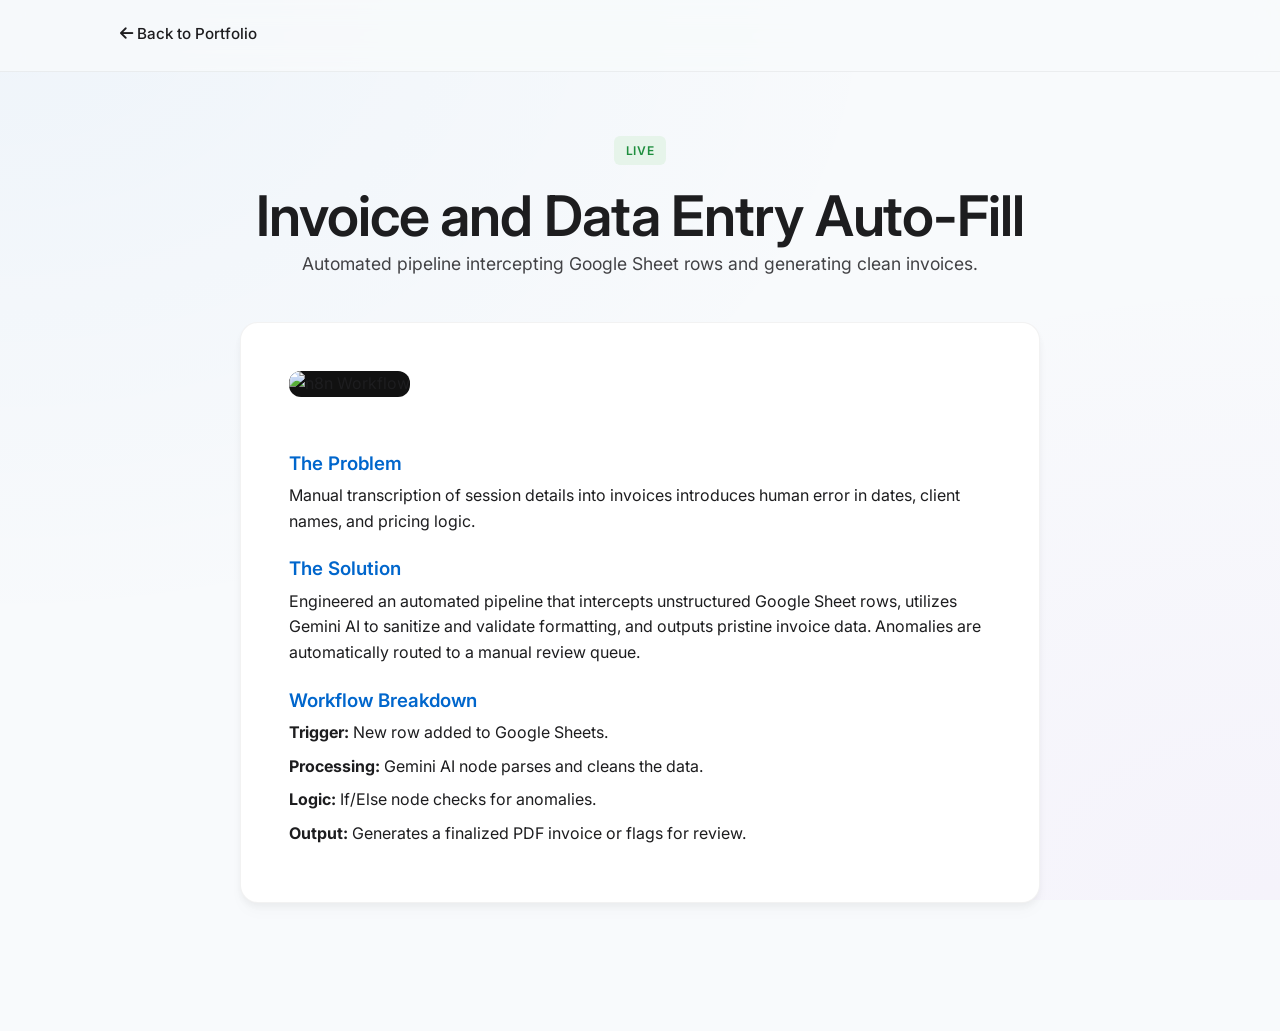
==== project-dashboard.html @ e4607077 "portfolio update 2026" ====
<!DOCTYPE html>
<html lang="en">
<head>
    <meta charset="UTF-8" />
    <meta name="viewport" content="width=device-width, initial-scale=1" />
    <title>Project Details | Rhyah Austrie Reyes</title>
    <link rel="preconnect" href="https://fonts.googleapis.com" />
    <link rel="preconnect" href="https://fonts.gstatic.com" crossorigin />
    <link href="https://fonts.googleapis.com/css2?family=Inter:wght@400;500;600;700&display=swap" rel="stylesheet" />
    <link rel="stylesheet" href="https://cdnjs.cloudflare.com/ajax/libs/font-awesome/6.4.0/css/all.min.css">
    <link rel="stylesheet" href="style.css" />
    <style>
        .project-header { text-align: center; margin: 4rem 0 2rem; }
        .project-content { 
            background: var(--clr-bg-alt); 
            padding: 3rem; 
            border-radius: 18px; 
            box-shadow: var(--shadow); 
            margin-bottom: 4rem; 
            border: 1px solid rgba(0,0,0,0.05);
        }
        .project-content h3 { margin-top: 1.5rem; margin-bottom: 0.5rem; color: var(--clr-primary); }
        .workflow-list li { margin-bottom: 0.5rem; }
    </style>
</head>
<body class="light">
    <header class="header">
        <div class="header__inner">
            <div class="social-links">
                <a href="index.html" class="link link--nav"><i class="fas fa-arrow-left"></i> Back to Portfolio</a>
            </div>
        </div>
    </header>

    <main style="max-width: 800px;">
        <div class="project-header">
            <span class="badge badge--live">LIVE</span>
            <h1>Invoice and Data Entry Auto-Fill</h1>
            <p class="subhead">Automated pipeline intercepting Google Sheet rows and generating clean invoices.</p>
        </div>

        <div class="project-content">
            <!-- Dito mo ilalagay yung screenshot mula sa n8n -->
            <img src="assets/project1-demo.png" alt="n8n Workflow" style="width: 100%; border-radius: 12px; margin-bottom: 2rem; background: #111;">
            
            <h3>The Problem</h3>
            <p>Manual transcription of session details into invoices introduces human error in dates, client names, and pricing logic.</p>
            
            <h3>The Solution</h3>
            <p>Engineered an automated pipeline that intercepts unstructured Google Sheet rows, utilizes Gemini AI to sanitize and validate formatting, and outputs pristine invoice data. Anomalies are automatically routed to a manual review queue.</p>
            
            <h3>Workflow Breakdown</h3>
            <ul class="workflow-list">
                <li><strong>Trigger:</strong> New row added to Google Sheets.</li>
                <li><strong>Processing:</strong> Gemini AI node parses and cleans the data.</li>
                <li><strong>Logic:</strong> If/Else node checks for anomalies.</li>
                <li><strong>Output:</strong> Generates a finalized PDF invoice or flags for review.</li>
            </ul>
        </div>
    </main>
</body>
</html>
---- style.css ----
* {
    padding: 0;
    margin: 0;
    border: 0;
    outline: 0;
    box-sizing: border-box;
}

html {
    scroll-behavior: smooth;
}

body {
    font-family: "Inter", -apple-system, BlinkMacSystemFont, "Helvetica Neue", sans-serif;
    line-height: 1.6;
    color: #1d1d1f; 
    background-color: #f8fafc;
    background-image: 
        radial-gradient(at 0% 0%, rgba(0, 102, 204, 0.04) 0px, transparent 50%),
        radial-gradient(at 100% 100%, rgba(169, 69, 227, 0.04) 0px, transparent 50%);
    background-attachment: fixed;
}

:root {
    --clr-bg: #f8fafc;
    --clr-bg-alt: #ffffff;
    --clr-fg: #424245; 
    --clr-fg-alt: #1d1d1f; 
    --clr-primary: #0066cc; 
    --shadow: 0 4px 6px rgba(0, 0, 0, 0.04), 0 10px 15px rgba(0, 0, 0, 0.02);
}

::-moz-selection { background: var(--clr-primary); color: #fff; }
::selection { background: var(--clr-primary); color: #fff; }

h1, h2, h3, h4, h5 { color: var(--clr-fg-alt); line-height: 1.2; font-weight: 600; }
h1 { font-size: 3.5rem; letter-spacing: -0.02em; }
h2 { font-size: 2.2rem; text-transform: uppercase; text-align: center; margin-bottom: 0.5em; letter-spacing: -0.01em; }
h4 { font-size: 1.15rem; }
h5 { font-size: 1.25rem; margin-bottom: 0.5em; }
ul { list-style-type: none; }
a { text-decoration: none; color: inherit; }

/* Buttons & Links */
.link { color: var(--clr-primary); position: relative; padding-bottom: 2px; }
.link--nav { color: var(--clr-fg-alt); font-weight: 500; font-size: 0.95rem; }
.link--nav:hover { color: var(--clr-primary); }
.link--icon { color: var(--clr-fg-alt); font-size: 1.3rem; margin-right: 0.5em; transition: color 0.2s; }
.link--icon:hover { color: var(--clr-primary); }

.btn {
    display: inline-block;
    padding: 0.8em 1.6em;
    font-weight: 500;
    font-size: 0.95rem;
    border-radius: 999px;
    transition: all 0.2s ease-in-out;
}
.btn--outline {
    color: var(--clr-primary);
    border: 1px solid var(--clr-primary);
    background-color: transparent;
}
.btn--outline:hover { background-color: var(--clr-primary); color: #fff; }
.btn--plain { 
    background-color: var(--clr-bg-alt); 
    box-shadow: rgba(0, 0, 0, 0.05) 0px 2px 4px; 
    border: 1px solid rgba(0,0,0,0.05); 
}
.btn--plain:hover { transform: translateY(-3px); box-shadow: var(--shadow); }

/* Custom Project Button */
.btn--project {
    display: block;
    width: 100%;
    text-align: center;
    background-color: var(--clr-bg);
    color: var(--clr-primary);
    padding: 0.8em 1.6em;
    font-weight: 600;
    font-size: 0.95rem;
    border-radius: 8px;
    margin-top: auto;
    transition: all 0.2s ease-in-out;
}
.btn--project:hover {
    background-color: var(--clr-primary);
    color: #fff;
}

/* Layout */
.center { display: flex; align-items: center; }
main { max-width: 1040px; width: 90%; margin: 0 auto; padding-bottom: 4rem; }

/* Header */
.header {
    position: sticky; top: 0; z-index: 10; height: 4.5em; width: 100%;
    background-color: rgba(248, 250, 252, 0.8); 
    backdrop-filter: blur(12px); -webkit-backdrop-filter: blur(12px);
    border-bottom: 1px solid rgba(0,0,0,0.05); 
}
.header__inner {
    max-width: 1040px; width: 90%; margin: 0 auto; height: 100%;
    display: flex; align-items: center; justify-content: space-between;
}
.social-links { display: flex; gap: 1em; align-items: center; }
.nav__list { display: flex; gap: 2em; margin: 0; padding: 0; align-items: center; }

/* Full Page Hero Section */
.about {
    display: flex;
    align-items: center;
    justify-content: space-between;
    gap: 3em;
    min-height: calc(100vh - 4.5em); /* Push next section out of view */
    padding-bottom: 4em;
}
.about__info { flex: 1; min-width: 300px; }
.about__name { color: var(--clr-fg-alt); }

.about__image-container {
    display: flex;
    justify-content: center;
    align-items: center;
}
.about__image-nobg {
    width: 320px;
    height: auto;
    filter: drop-shadow(0 20px 30px rgba(0, 0, 0, 0.15));
    display: block;
}

.about__desc { font-size: 1.05rem; color: var(--clr-fg); margin-top: 1.5em; }
.about__contact { margin-top: 2.5em; gap: 1em; flex-wrap: wrap; justify-content: flex-start; }
.about__contact a:first-child .btn--outline { background-color: var(--clr-primary); color: #fff; }
.about__contact a:first-child .btn--outline:hover { background-color: #0055b3; }

/* Full Page Sections */
.section { 
    min-height: 85vh; /* Makes sections act like pages */
    display: flex;
    flex-direction: column;
    justify-content: center;
    padding-top: 2em;
    padding-bottom: 2em;
}

/* Grids & Cards */
.projects__grid, .services__grid {
    display: grid;
    grid-template-columns: repeat(auto-fit, minmax(20em, 1fr));
    gap: 1.5em;
    align-items: stretch;
}

/* Horizontal Scroll for Projects */
.horizontal-scroll {
    display: flex;
    overflow-x: auto;
    scroll-snap-type: x mandatory;
    gap: 1.5em;
    padding-bottom: 1.5em;
    scroll-behavior: smooth;
    /* Hide scrollbar visually but keep functionality */
    scrollbar-width: thin;
    scrollbar-color: var(--clr-primary) transparent;
}
.horizontal-scroll::-webkit-scrollbar {
    height: 8px;
}
.horizontal-scroll::-webkit-scrollbar-thumb {
    background-color: var(--clr-primary);
    border-radius: 10px;
}
.horizontal-scroll::-webkit-scrollbar-track {
    background: transparent;
}

.project, .service-card {
    background: var(--clr-bg-alt);
    padding: 2.5em;
    border-radius: 18px;
    border: 1px solid rgba(0,0,0,0.05);
    box-shadow: var(--shadow);
    transition: transform 0.3s ease, box-shadow 0.3s ease;
    display: flex;
    flex-direction: column;
}
.horizontal-scroll .project {
    min-width: 320px; /* Fixed width for scrolling */
    max-width: 350px;
    flex-shrink: 0;
    scroll-snap-align: start;
}

.project:hover, .service-card:hover { transform: translateY(-4px); box-shadow: 0 12px 24px rgba(0, 0, 0, 0.08); }
.project__description, .project__body p { margin: 0.5rem 0; font-size: 0.95rem; color: var(--clr-fg); }

/* Badges */
.badge { 
    display: inline-block; 
    align-self: flex-start; 
    font-size: 0.75rem; 
    font-weight: 600; 
    padding: 0.4em 1em; 
    border-radius: 6px; 
    margin-bottom: 1.5em; 
    letter-spacing: 0.05em; 
}
.badge--live { background-color: #e6f4ea; color: #1e8e3e; }
.badge--progress { background-color: #f3e8ff; color: #7e22ce; }

.project__stack { display: flex; flex-wrap: wrap; gap: 0.6em; margin: 1.5em 0; align-self: flex-start; }
.project__stack-item { font-size: 0.75rem; background: #f0f4f8; color: var(--clr-fg); padding: 0.3em 0.8em; border-radius: 6px; font-weight: 500; }

/* Services Specifics */
.service-icon { font-size: 2rem; color: var(--clr-primary); margin-bottom: 1.2rem; }
.service-card h4 { margin-bottom: 0.8rem; color: var(--clr-fg-alt); }
.service-card p { font-size: 0.95rem; color: var(--clr-fg); }

/* Timeline Experience Format */
.subhead { text-align: center; color: var(--clr-fg); margin-bottom: 2.5em; font-size: 1.1rem; }
.experience__timeline {
    max-width: 800px;
    margin: 0 auto;
    position: relative;
    padding-left: 2rem;
    border-left: 2px solid rgba(0, 102, 204, 0.2);
}
.timeline-item {
    position: relative;
    margin-bottom: 2.5rem;
}
.timeline-marker {
    position: absolute;
    left: -2.38rem;
    top: 0.2rem;
    width: 14px;
    height: 14px;
    border-radius: 50%;
    background-color: var(--clr-primary);
    border: 3px solid var(--clr-bg);
}
.timeline-content {
    background: var(--clr-bg-alt);
    padding: 1.8rem;
    border-radius: 14px;
    border: 1px solid rgba(0,0,0,0.05);
    box-shadow: var(--shadow);
    display: flex;
    flex-direction: column;
}
.timeline-content h4 {
    margin: 0.5rem 0;
    color: var(--clr-fg-alt);
}
.timeline-content p {
    font-size: 0.95rem;
    color: var(--clr-fg);
    margin: 0;
}

/* Expanded Skills List */
.tech-desc { text-align: center; font-weight: 600; margin: 2rem 0 1rem; color: var(--clr-fg-alt); font-size: 1.1rem; }
.skills__list { display: flex; flex-wrap: wrap; justify-content: center; gap: 0.8em; max-width: 850px; margin: 0 auto; }
.skills__list-item { margin: 0; padding: 0.6em 1.2em; font-size: 0.9rem; }

/* Contact Banner Layout */
.contact-banner {
    display: flex;
    align-items: center;
    justify-content: space-between;
    gap: 2rem;
    padding: 3rem;
    background-color: var(--clr-bg-alt);
    border-radius: 18px;
    box-shadow: var(--shadow);
    border: 1px solid rgba(0,0,0,0.05);
    margin-top: 6em;
}
.contact-banner h2 { margin-bottom: 0; text-transform: uppercase; font-size: 2.2rem; white-space: nowrap; }
.contact-banner p { margin: 0; text-align: center; color: var(--clr-fg); font-size: 1.05rem; }
.contact-banner a { flex-shrink: 0; }

/* Footer */
.footer { padding: 3em 0; text-align: center; border-top: 1px solid rgba(0,0,0,0.05); margin-top: 4em; }
.footer__link { font-size: 0.85rem; color: var(--clr-fg); }

/* Mobile Adjustments */
@media (max-width: 768px) {
    .header { height: auto; }
    .header__inner { flex-direction: column; gap: 1rem; padding: 1rem; justify-content: center; }
    .nav__list { flex-wrap: wrap; justify-content: center; gap: 1rem; }
    
    .about { flex-direction: column-reverse; text-align: center; min-height: auto; margin-top: 2em; gap: 2em; padding-bottom: 2em; }
    .about__contact { justify-content: center; }
    h1 { font-size: 2.5rem; }
    .about__image-nobg { width: 220px; margin: 0 auto; }
    
    .horizontal-scroll .project { min-width: 280px; }
    .service-card, .timeline-content { padding: 1.5em; }
    
    .contact-banner {
        flex-direction: column;
        text-align: center;
    }
}
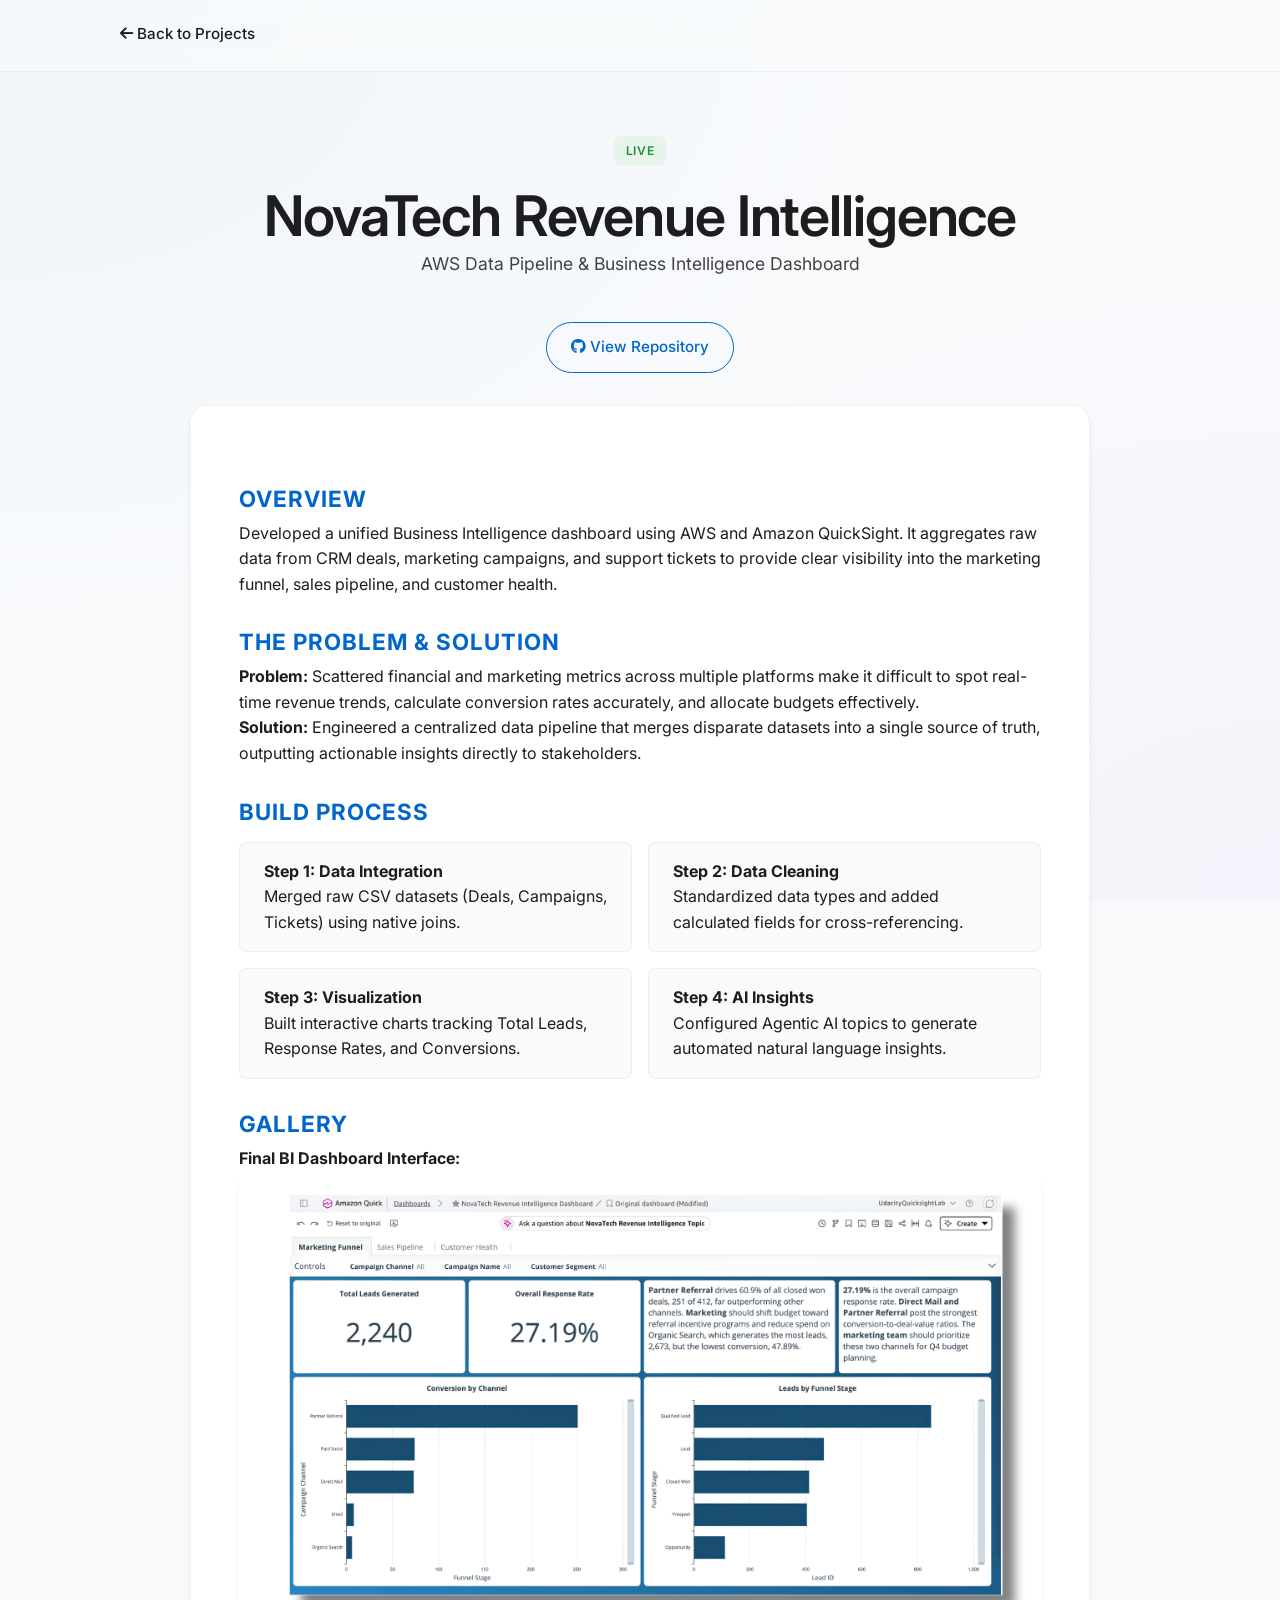
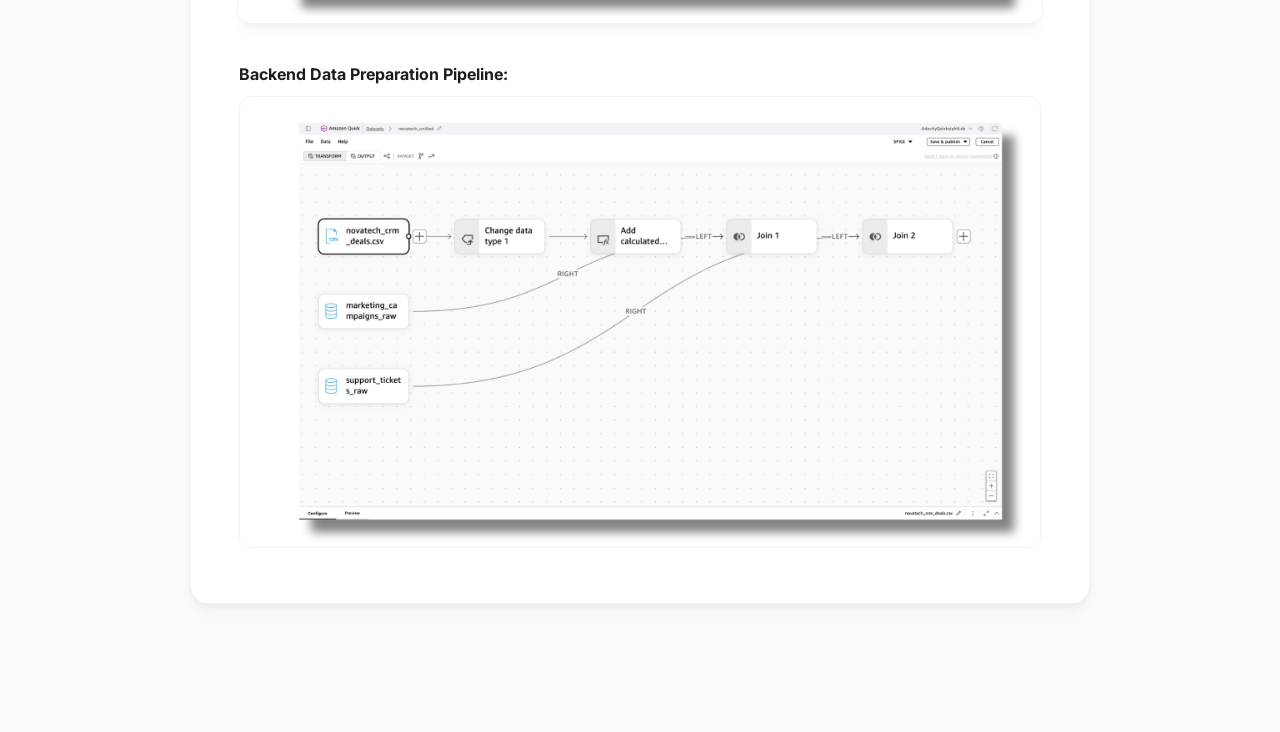
==== commit 137acae3: "portfolio update 2026" ====
--- a/project-dashboard.html
+++ b/project-dashboard.html
@@ -3,7 +3,7 @@
 <head>
     <meta charset="UTF-8" />
     <meta name="viewport" content="width=device-width, initial-scale=1" />
-    <title>Project Details | Rhyah Austrie Reyes</title>
+    <title>Revenue Intelligence Dashboard | Rhyah Austrie Reyes</title>
     <link rel="preconnect" href="https://fonts.googleapis.com" />
     <link rel="preconnect" href="https://fonts.gstatic.com" crossorigin />
     <link href="https://fonts.googleapis.com/css2?family=Inter:wght@400;500;600;700&display=swap" rel="stylesheet" />
@@ -19,43 +19,52 @@
             margin-bottom: 4rem; 
             border: 1px solid rgba(0,0,0,0.05);
         }
-        .project-content h3 { margin-top: 1.5rem; margin-bottom: 0.5rem; color: var(--clr-primary); }
-        .workflow-list li { margin-bottom: 0.5rem; }
+        .project-content h3 { margin-top: 2rem; margin-bottom: 0.5rem; color: var(--clr-primary); font-size: 1.4rem; text-transform: uppercase; font-weight: 700; letter-spacing: 1px;}
+        .workflow-list { display: flex; flex-wrap: wrap; gap: 1rem; margin-top: 1rem; }
+        .workflow-list li { background: var(--clr-bg); padding: 1rem 1.5rem; border-radius: 8px; flex: 1 1 45%; border: 1px solid rgba(0,0,0,0.05); }
     </style>
 </head>
 <body class="light">
     <header class="header">
         <div class="header__inner">
             <div class="social-links">
-                <a href="index.html" class="link link--nav"><i class="fas fa-arrow-left"></i> Back to Portfolio</a>
+                <a href="index.html#projects" class="link link--nav"><i class="fas fa-arrow-left"></i> Back to Projects</a>
             </div>
         </div>
     </header>
 
-    <main style="max-width: 800px;">
+    <main style="max-width: 900px;">
         <div class="project-header">
             <span class="badge badge--live">LIVE</span>
-            <h1>Invoice and Data Entry Auto-Fill</h1>
-            <p class="subhead">Automated pipeline intercepting Google Sheet rows and generating clean invoices.</p>
+            <h1>NovaTech Revenue Intelligence</h1>
+            <p class="subhead">AWS Data Pipeline & Business Intelligence Dashboard</p>
+            <div style="margin-top: 1rem;">
+                <a href="https://github.com/reyesrhyahaustrie/novatech-revenue-intelligence-dashboard" target="_blank" class="btn btn--outline"><i class="fab fa-github"></i> View Repository</a>
+            </div>
         </div>
 
         <div class="project-content">
-            <!-- Dito mo ilalagay yung screenshot mula sa n8n -->
-            <img src="assets/project1-demo.png" alt="n8n Workflow" style="width: 100%; border-radius: 12px; margin-bottom: 2rem; background: #111;">
+            <h3>Overview</h3>
+            <p>Developed a unified Business Intelligence dashboard using AWS and Amazon QuickSight. It aggregates raw data from CRM deals, marketing campaigns, and support tickets to provide clear visibility into the marketing funnel, sales pipeline, and customer health.</p>
             
-            <h3>The Problem</h3>
-            <p>Manual transcription of session details into invoices introduces human error in dates, client names, and pricing logic.</p>
+            <h3>The Problem & Solution</h3>
+            <p><strong>Problem:</strong> Scattered financial and marketing metrics across multiple platforms make it difficult to spot real-time revenue trends, calculate conversion rates accurately, and allocate budgets effectively.</p>
+            <p><strong>Solution:</strong> Engineered a centralized data pipeline that merges disparate datasets into a single source of truth, outputting actionable insights directly to stakeholders.</p>
             
-            <h3>The Solution</h3>
-            <p>Engineered an automated pipeline that intercepts unstructured Google Sheet rows, utilizes Gemini AI to sanitize and validate formatting, and outputs pristine invoice data. Anomalies are automatically routed to a manual review queue.</p>
+            <h3>Build Process</h3>
+            <ul class="workflow-list">
+                <li><strong>Step 1: Data Integration</strong><br>Merged raw CSV datasets (Deals, Campaigns, Tickets) using native joins.</li>
+                <li><strong>Step 2: Data Cleaning</strong><br>Standardized data types and added calculated fields for cross-referencing.</li>
+                <li><strong>Step 3: Visualization</strong><br>Built interactive charts tracking Total Leads, Response Rates, and Conversions.</li>
+                <li><strong>Step 4: AI Insights</strong><br>Configured Agentic AI topics to generate automated natural language insights.</li>
+            </ul>
+
+            <h3>Gallery</h3>
+            <p><strong>Final BI Dashboard Interface:</strong></p>
+            <img src="assets/dashboard-marketing-funnel.png" alt="Revenue Intelligence Dashboard UI" style="width: 100%; border-radius: 12px; margin-bottom: 2rem; box-shadow: var(--shadow);">
             
-            <h3>Workflow Breakdown</h3>
-            <ul class="workflow-list">
-                <li><strong>Trigger:</strong> New row added to Google Sheets.</li>
-                <li><strong>Processing:</strong> Gemini AI node parses and cleans the data.</li>
-                <li><strong>Logic:</strong> If/Else node checks for anomalies.</li>
-                <li><strong>Output:</strong> Generates a finalized PDF invoice or flags for review.</li>
-            </ul>
+            <p><strong>Backend Data Preparation Pipeline:</strong></p>
+            <img src="assets/dashboard-data.png" alt="AWS Data Pipeline Preparation" style="width: 100%; border-radius: 12px; margin-top: 0.5rem; border: 1px solid rgba(0,0,0,0.05);">
         </div>
     </main>
 </body>
--- a/style.css
+++ b/style.css
@@ -69,7 +69,6 @@
 }
 .btn--plain:hover { transform: translateY(-3px); box-shadow: var(--shadow); }
 
-/* Custom Project Button */
 .btn--project {
     display: block;
     width: 100%;
@@ -106,28 +105,45 @@
 .social-links { display: flex; gap: 1em; align-items: center; }
 .nav__list { display: flex; gap: 2em; margin: 0; padding: 0; align-items: center; }
 
-/* Full Page Hero Section */
+/* Hero Section */
 .about {
     display: flex;
     align-items: center;
     justify-content: space-between;
-    gap: 3em;
-    min-height: calc(100vh - 4.5em); /* Push next section out of view */
+    gap: 4em;
+    min-height: calc(100vh - 4.5em);
     padding-bottom: 4em;
 }
 .about__info { flex: 1; min-width: 300px; }
 .about__name { color: var(--clr-fg-alt); }
 
 .about__image-container {
+    position: relative;
     display: flex;
     justify-content: center;
-    align-items: center;
+    align-items: flex-end;
+    width: 420px;
+    max-width: 45%;
+    border-bottom: 4px solid var(--clr-primary);
+    padding-bottom: 0;
+}
+.about__image-container::before {
+    content: '';
+    position: absolute;
+    bottom: 0;
+    left: 0;
+    width: 100%;
+    height: 75%;
+    background: linear-gradient(to top, rgba(0, 102, 204, 0.12), transparent);
+    border-radius: 200px 200px 0 0;
+    z-index: -1;
 }
 .about__image-nobg {
-    width: 320px;
+    width: 100%;
     height: auto;
-    filter: drop-shadow(0 20px 30px rgba(0, 0, 0, 0.15));
+    filter: drop-shadow(0 15px 25px rgba(0, 0, 0, 0.15));
     display: block;
+    margin-bottom: -1px;
 }
 
 .about__desc { font-size: 1.05rem; color: var(--clr-fg); margin-top: 1.5em; }
@@ -135,9 +151,8 @@
 .about__contact a:first-child .btn--outline { background-color: var(--clr-primary); color: #fff; }
 .about__contact a:first-child .btn--outline:hover { background-color: #0055b3; }
 
-/* Full Page Sections */
 .section { 
-    min-height: 85vh; /* Makes sections act like pages */
+    min-height: 85vh;
     display: flex;
     flex-direction: column;
     justify-content: center;
@@ -153,7 +168,7 @@
     align-items: stretch;
 }
 
-/* Horizontal Scroll for Projects */
+/* Horizontal Scroll */
 .horizontal-scroll {
     display: flex;
     overflow-x: auto;
@@ -161,7 +176,6 @@
     gap: 1.5em;
     padding-bottom: 1.5em;
     scroll-behavior: smooth;
-    /* Hide scrollbar visually but keep functionality */
     scrollbar-width: thin;
     scrollbar-color: var(--clr-primary) transparent;
 }
@@ -187,7 +201,7 @@
     flex-direction: column;
 }
 .horizontal-scroll .project {
-    min-width: 320px; /* Fixed width for scrolling */
+    min-width: 320px;
     max-width: 350px;
     flex-shrink: 0;
     scroll-snap-align: start;
@@ -196,7 +210,6 @@
 .project:hover, .service-card:hover { transform: translateY(-4px); box-shadow: 0 12px 24px rgba(0, 0, 0, 0.08); }
 .project__description, .project__body p { margin: 0.5rem 0; font-size: 0.95rem; color: var(--clr-fg); }
 
-/* Badges */
 .badge { 
     display: inline-block; 
     align-self: flex-start; 
@@ -213,12 +226,11 @@
 .project__stack { display: flex; flex-wrap: wrap; gap: 0.6em; margin: 1.5em 0; align-self: flex-start; }
 .project__stack-item { font-size: 0.75rem; background: #f0f4f8; color: var(--clr-fg); padding: 0.3em 0.8em; border-radius: 6px; font-weight: 500; }
 
-/* Services Specifics */
 .service-icon { font-size: 2rem; color: var(--clr-primary); margin-bottom: 1.2rem; }
 .service-card h4 { margin-bottom: 0.8rem; color: var(--clr-fg-alt); }
 .service-card p { font-size: 0.95rem; color: var(--clr-fg); }
 
-/* Timeline Experience Format */
+/* Experience Timeline */
 .subhead { text-align: center; color: var(--clr-fg); margin-bottom: 2.5em; font-size: 1.1rem; }
 .experience__timeline {
     max-width: 800px;
@@ -260,12 +272,10 @@
     margin: 0;
 }
 
-/* Expanded Skills List */
 .tech-desc { text-align: center; font-weight: 600; margin: 2rem 0 1rem; color: var(--clr-fg-alt); font-size: 1.1rem; }
 .skills__list { display: flex; flex-wrap: wrap; justify-content: center; gap: 0.8em; max-width: 850px; margin: 0 auto; }
 .skills__list-item { margin: 0; padding: 0.6em 1.2em; font-size: 0.9rem; }
 
-/* Contact Banner Layout */
 .contact-banner {
     display: flex;
     align-items: center;
@@ -295,7 +305,9 @@
     .about { flex-direction: column-reverse; text-align: center; min-height: auto; margin-top: 2em; gap: 2em; padding-bottom: 2em; }
     .about__contact { justify-content: center; }
     h1 { font-size: 2.5rem; }
-    .about__image-nobg { width: 220px; margin: 0 auto; }
+    
+    .about__image-container { width: 300px; max-width: 80%; margin: 0 auto; }
+    .about__image-nobg { width: 100%; margin: 0 auto; margin-bottom: -1px; }
     
     .horizontal-scroll .project { min-width: 280px; }
     .service-card, .timeline-content { padding: 1.5em; }
